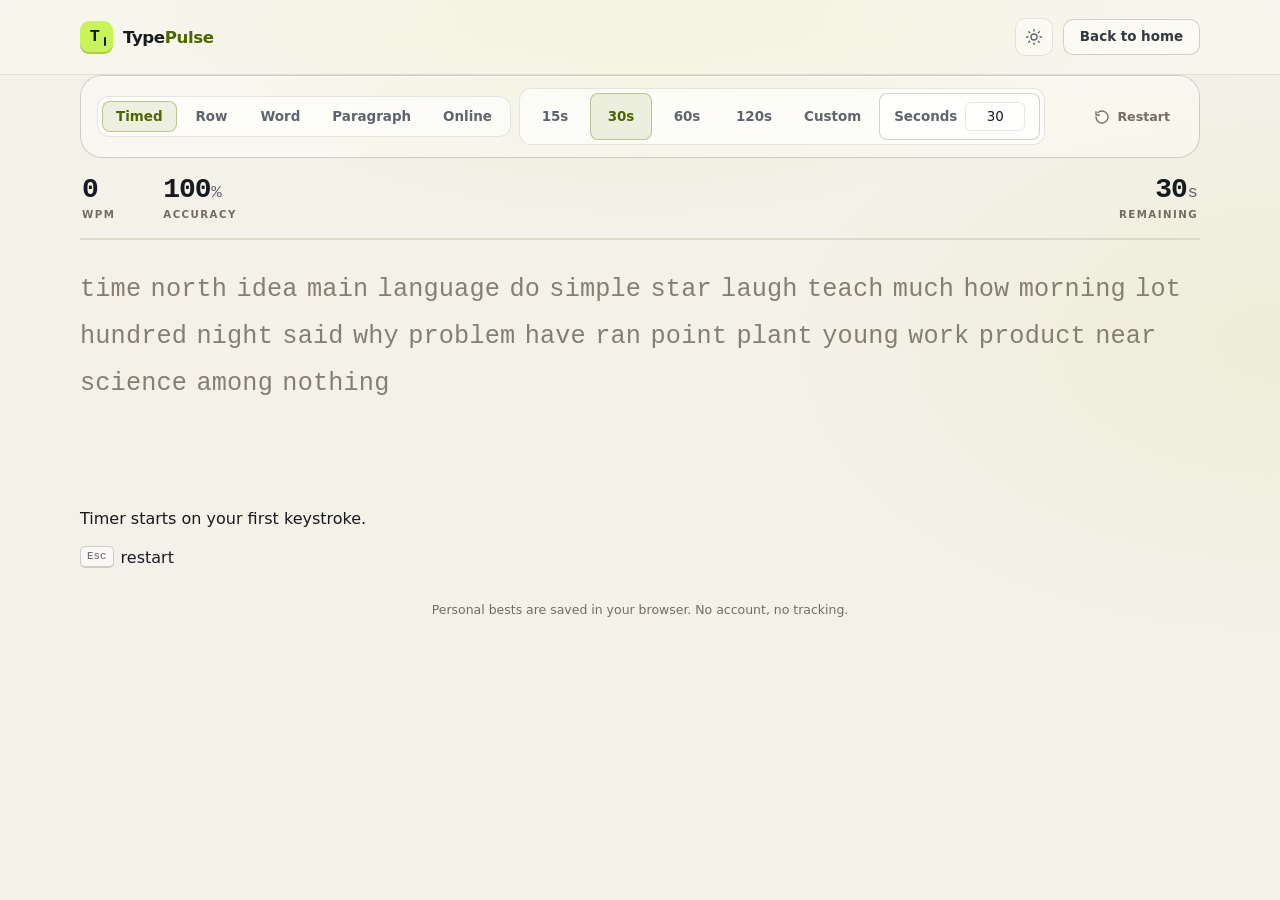
==== practice.html @ ad4f31da "updated" ====
<!DOCTYPE html>
<html lang="en" data-theme="dark">

<head>
    <meta charset="UTF-8">
    <meta name="viewport" content="width=device-width, initial-scale=1.0">

    <title>TypePulse — Typing Practice</title>
    <meta name="description"
        content="Distraction-free typing practice. Pick a mode, type the passage, and check your WPM and accuracy.">
    <meta name="theme-color" content="#08090c" id="theme-color">

    <script>
        (function () {
            try {
                var theme = localStorage.getItem('typepulse.theme');
                if (theme !== 'light' && theme !== 'dark') {
                    theme = window.matchMedia && window.matchMedia('(prefers-color-scheme: light)').matches
                        ? 'light'
                        : 'dark';
                }
                document.documentElement.dataset.theme = theme;
            } catch (error) {
                document.documentElement.dataset.theme = 'dark';
            }
        })();
    </script>

    <link rel="icon"
        href="data:image/svg+xml,%3Csvg xmlns='http://www.w3.org/2000/svg' viewBox='0 0 64 64'%3E%3Crect width='64' height='64' rx='14' fill='%23c8f45a'/%3E%3Ctext x='32' y='45' text-anchor='middle' font-family='monospace' font-weight='700' font-size='38' fill='%230a0b10'%3ET%3C/text%3E%3C/svg%3E">
    <link rel="stylesheet" href="style.css">
</head>

<body>
    <a class="skip-link" href="#typing-card">Skip to typing test</a>

    <header class="site-header" id="site-header">
        <div class="container header-inner">
            <a class="brand" href="index.html">
                <span class="logo-mark" aria-hidden="true">
                    <span class="logo-t">T</span>
                    <span class="logo-bar"></span>
                </span>
                <span class="brand-text">Type<span class="brand-accent">Pulse</span></span>
            </a>

            <div class="header-actions">
                <button class="icon-btn" id="theme-toggle" type="button" aria-label="Switch to light theme"
                    aria-pressed="false" title="Toggle theme">
                    <svg class="icon icon-moon" viewBox="0 0 24 24" width="18" height="18" fill="none"
                        stroke="currentColor" stroke-width="1.8" stroke-linecap="round" stroke-linejoin="round"
                        aria-hidden="true">
                        <path d="M21 12.8A8.5 8.5 0 1 1 11.2 3a7 7 0 0 0 9.8 9.8Z"></path>
                    </svg>
                    <svg class="icon icon-sun" viewBox="0 0 24 24" width="18" height="18" fill="none"
                        stroke="currentColor" stroke-width="1.8" stroke-linecap="round" stroke-linejoin="round"
                        aria-hidden="true">
                        <circle cx="12" cy="12" r="4"></circle>
                        <path d="M12 2v2M12 20v2M4.9 4.9l1.4 1.4M17.7 17.7l1.4 1.4M2 12h2M20 12h2M4.9 19.1l1.4-1.4M17.7 6.3l1.4-1.4"></path>
                    </svg>
                </button>
                <a class="btn btn-ghost btn-small" href="index.html">Back to home</a>
            </div>
        </div>
    </header>

    <main id="top">
        <section class="practice container" id="typing-section">
            <div class="practice-controls" role="group" aria-label="Test controls">
                <div class="mode-groups">
                    <div class="mode-switch mode-switch-main" id="mode-switch" role="group" aria-label="Test mode">
                        <button type="button" data-mode="timed" aria-pressed="true">Timed</button>
                        <button type="button" data-mode="row" aria-pressed="false">Row</button>
                        <button type="button" data-mode="word" aria-pressed="false">Word</button>
                                                <button type="button" data-mode="paragraph" aria-pressed="false">Paragraph</button>
                        <button type="button" data-mode="online" aria-pressed="false">Online</button>
                    </div>

                    <div class="mode-switch" id="duration-group" role="group" aria-label="Test duration">
                        <button type="button" data-duration="15" aria-pressed="false">15s</button>
                        <button type="button" data-duration="30" aria-pressed="true">30s</button>
                        <button type="button" data-duration="60" aria-pressed="false">60s</button>
                        <button type="button" data-duration="120" aria-pressed="false">120s</button>
                        <button type="button" data-duration="custom" class="custom-btn" aria-pressed="false">Custom</button>
                        <div class="custom-input" id="seconds-input-wrap" hidden>
                            <label for="custom-seconds">Seconds</label>
                            <input type="number" id="custom-seconds" min="5" max="600" value="30" aria-label="Custom seconds">
                        </div>
                    </div>

                    <div class="mode-switch" id="word-count-group" role="group" aria-label="Word count">
                        <button type="button" data-words="10" aria-pressed="false">10</button>
                        <button type="button" data-words="20" aria-pressed="false">20</button>
                        <button type="button" data-words="30" aria-pressed="false">30</button>
                        <button type="button" data-words="custom" class="custom-btn" aria-pressed="false">Custom</button>
                        <div class="custom-input" id="word-count-wrap" hidden>
                            <label for="word-count">Words</label>
                            <input type="number" id="word-count" min="1" max="500" value="10" aria-label="Word count">
                        </div>
                    </div>
                </div>

                <button class="restart-btn" id="restart-btn" type="button" title="Restart test (Esc)">
                    <svg class="icon" viewBox="0 0 24 24" width="16" height="16" fill="none" stroke="currentColor"
                        stroke-width="2" stroke-linecap="round" stroke-linejoin="round" aria-hidden="true">
                        <path d="M3 12a9 9 0 1 0 3-6.7"></path>
                        <path d="M3 4v5h5"></path>
                    </svg>
                    <span>Restart</span>
                </button>
            </div>

            <div id="typing-card">
                <div class="live-stats" aria-hidden="true">
                    <div class="live-stat">
                        <span class="live-value" id="live-wpm">0</span>
                        <span class="live-label">wpm</span>
                    </div>
                    <div class="live-stat">
                        <span class="live-value"><span id="live-accuracy">100</span><span class="unit">%</span></span>
                        <span class="live-label">accuracy</span>
                    </div>
                    <div class="live-stat live-stat-right">
                        <span class="live-value"><span id="live-time">30</span><span class="unit">s</span></span>
                        <span class="live-label" id="live-time-label">remaining</span>
                    </div>
                </div>

                <div class="timer-track" aria-hidden="true">
                    <div class="timer-fill" id="timer-fill"></div>
                </div>

                <div class="typing-area" id="typing-area">
                    <input class="typing-input" id="typing-input" type="text" inputmode="text" autocomplete="off"
                        autocorrect="off" autocapitalize="off" spellcheck="false" aria-label="Typing test input">

                    <div class="text" id="text">
                        <div class="caret" id="caret" aria-hidden="true"></div>
                        <div class="words" id="words"></div>
                    </div>

                    <div class="focus-hint" id="focus-hint">
                        <span class="hint-icon" aria-hidden="true">⌨</span>
                        <span id="hint-text">Click here and start typing</span>
                    </div>
                </div>

                <p id="status-text">Timer starts on your first keystroke.</p>
                <p class="shortcut"><kbd>Esc</kbd> restart</p>
            </div>

            <div class="results" id="results" role="dialog" aria-modal="true" aria-labelledby="results-title"
                hidden>
                <div class="results-overlay">
                    <div class="results-inner">
                        <p class="results-eyebrow" id="results-eyebrow">Test complete</p>
                        <h2 class="visually-hidden" id="results-title">Your results</h2>

                        <div class="result-score">
                            <span class="big-num" id="result-wpm">0</span>
                            <span class="big-label">wpm</span>
                        </div>
                        <p class="result-mode" id="result-mode">30 second test</p>

                        <div class="result-grid">
                            <div>
                                <span class="result-k">Accuracy</span>
                                <span class="result-v" id="result-accuracy">100%</span>
                            </div>
                            <div>
                                <span class="result-k">Raw speed</span>
                                <span class="result-v" id="result-raw">0 wpm</span>
                            </div>
                            <div>
                                <span class="result-k">Correct chars</span>
                                <span class="result-v" id="result-chars">0</span>
                            </div>
                            <div>
                                <span class="result-k">Time</span>
                                <span class="result-v" id="result-time">30s</span>
                            </div>
                        </div>

                        <div class="graph-wrap">
                            <canvas id="speed-graph" width="600" height="240"></canvas>
                        </div>

                        <div class="result-actions">
                            <button class="btn btn-primary" id="again-btn" type="button">
                                Try again
                                <svg class="icon" viewBox="0 0 24 24" width="16" height="16" fill="none"
                                    stroke="currentColor" stroke-width="2" stroke-linecap="round"
                                    stroke-linejoin="round" aria-hidden="true">
                                    <path d="M5 12h14M13 6l6 6-6 6"></path>
                                </svg>
                            </button>
                            <button class="btn btn-ghost" id="close-btn" type="button">Done</button>
                        </div>
                    </div>
                </div>
            </div>

            <p class="practice-note">Personal bests are saved in your browser. No account, no tracking.</p>
        </section>
    </main>

    <script src="practice.js"></script>
</body>

</html>
---- style.css ----
/* =========================================================
   TypePulse — global styles
   ========================================================= */

:root {
    --font-sans: "Segoe UI", system-ui, -apple-system, BlinkMacSystemFont, "Helvetica Neue", Arial, sans-serif;
    --font-mono: "Cascadia Code", "JetBrains Mono", "SFMono-Regular", Consolas, "Liberation Mono", monospace;
    --font-serif: Georgia, "Times New Roman", serif;

    --bg: #08090c;
    --bg-deep: #06070a;
    --header-bg: rgba(9, 11, 15, 0.6);
    --panel: #0e1117;
    --panel-2: #12161e;
    --panel-3: #171c26;
    --text: #f4f1e8;
    --text-soft: #c7cad0;
    --muted: #9298a3;
    --faint: #7d8592;
    --text-dim: #6b7280;
    --border: #222833;
    --border-strong: #333b49;
    --accent: #c8f45a;
    --accent-ink: #101405;
    --accent-text: #d3fa6a;
    --accent-soft: rgba(200, 244, 90, 0.11);
    --accent-border: rgba(200, 244, 90, 0.45);
    --danger: #ff7373;
    --danger-soft: rgba(255, 115, 115, 0.12);
    --overlay: rgba(8, 9, 12, 0.72);
    --shadow: 0 34px 90px -32px rgba(0, 0, 0, 0.9);
    --radius: 22px;

    /* Glass + 3D scene */
    --glass: rgba(18, 23, 32, 0.58);
    --glass-soft: rgba(24, 30, 41, 0.42);
    --glass-strong: rgba(12, 15, 21, 0.72);
    --glass-inset: rgba(4, 6, 9, 0.38);
    --glass-border: rgba(255, 255, 255, 0.085);
    --glass-border-strong: rgba(255, 255, 255, 0.16);
    --glass-highlight: rgba(255, 255, 255, 0.07);
    --glass-shadow: 0 34px 90px -32px rgba(0, 0, 0, 0.85);
    --scene-line: rgba(200, 244, 90, 0.16);
    --scene-glow: rgba(200, 244, 90, 0.17);
    --scene-glow-alt: rgba(86, 155, 255, 0.12);
    --scene-ring: rgba(200, 244, 90, 0.2);
    --scene-key: rgba(28, 35, 46, 0.66);
    --scene-key-edge: rgba(255, 255, 255, 0.15);
    --scene-key-text: rgba(211, 250, 106, 0.78);
    --scene-key-shadow: rgba(0, 0, 0, 0.55);
}

[data-theme="light"] {
    --bg: #f4f1e8;
    --bg-deep: #ece8dc;
    --header-bg: rgba(249, 247, 240, 0.66);
    --panel: #fbf9f3;
    --panel-2: #f8f5ec;
    --panel-3: #f0ece0;
    --text: #171a1f;
    --text-soft: #343840;
    --muted: #5f646e;
    --faint: #736d61;
    --text-dim: #857f72;
    --border: #ded8ca;
    --border-strong: #c7c0b0;
    --accent: #c8f45a;
    --accent-ink: #131a05;
    --accent-text: #4d6600;
    --accent-soft: rgba(93, 120, 0, 0.1);
    --accent-border: rgba(93, 120, 0, 0.35);
    --danger: #c93636;
    --danger-soft: rgba(201, 54, 54, 0.1);
    --overlay: rgba(244, 241, 232, 0.78);
    --shadow: 0 34px 80px -40px rgba(67, 60, 39, 0.4);

    /* Glass + 3D scene */
    --glass: rgba(255, 253, 247, 0.58);
    --glass-soft: rgba(255, 255, 255, 0.4);
    --glass-strong: rgba(252, 250, 244, 0.76);
    --glass-inset: rgba(255, 255, 255, 0.5);
    --glass-border: rgba(23, 26, 31, 0.1);
    --glass-border-strong: rgba(23, 26, 31, 0.19);
    --glass-highlight: rgba(255, 255, 255, 0.85);
    --glass-shadow: 0 30px 70px -34px rgba(67, 60, 39, 0.42);
    --scene-line: rgba(93, 120, 0, 0.17);
    --scene-glow: rgba(164, 202, 43, 0.24);
    --scene-glow-alt: rgba(112, 162, 255, 0.16);
    --scene-ring: rgba(93, 120, 0, 0.2);
    --scene-key: rgba(255, 255, 255, 0.62);
    --scene-key-edge: rgba(23, 26, 31, 0.15);
    --scene-key-text: rgba(77, 102, 0, 0.7);
    --scene-key-shadow: rgba(83, 76, 53, 0.25);
}

* {
    box-sizing: border-box;
}

html {
    scroll-behavior: smooth;
}

body {
    margin: 0;
    min-height: 100vh;
    font-family: var(--font-sans);
    color: var(--text);
    background-color: var(--bg);
    background-image:
        radial-gradient(900px 520px at 50% -12%, rgba(200, 244, 90, 0.09), transparent 62%),
        radial-gradient(700px 420px at 100% 38%, rgba(200, 244, 90, 0.035), transparent 70%);
    background-repeat: no-repeat;
    -webkit-font-smoothing: antialiased;
    text-rendering: optimizeLegibility;
}

[data-theme="light"] body {
    background-image:
        radial-gradient(900px 520px at 50% -12%, rgba(160, 198, 38, 0.2), transparent 62%),
        radial-gradient(700px 420px at 100% 38%, rgba(160, 198, 38, 0.08), transparent 70%);
}

::selection {
    background: var(--accent);
    color: var(--accent-ink);
}

h1,
h2,
h3,
p {
    margin-top: 0;
}

a {
    color: inherit;
    text-decoration: none;
}

button {
    font: inherit;
    color: inherit;
}

svg {
    display: block;
    flex: none;
}

:focus-visible {
    outline: 2px solid var(--accent-text);
    outline-offset: 3px;
}

.container {
    width: min(1120px, calc(100% - 44px));
    margin-inline: auto;
}

.visually-hidden {
    position: absolute !important;
    width: 1px;
    height: 1px;
    padding: 0;
    margin: -1px;
    overflow: hidden;
    clip: rect(0 0 0 0);
    white-space: nowrap;
    border: 0;
}

.skip-link {
    position: fixed;
    top: 12px;
    left: 12px;
    z-index: 200;
    padding: 10px 16px;
    border-radius: 10px;
    background: var(--accent);
    color: var(--accent-ink);
    font-size: 0.85rem;
    font-weight: 700;
    transform: translateY(-160%);
    transition: transform 0.2s ease;
}

.skip-link:focus-visible {
    transform: translateY(0);
}

/* =========================================================
   3D glass scene
   ========================================================= */

.bg-scene {
    position: fixed;
    inset: 0;
    z-index: 0;
    overflow: hidden;
    pointer-events: none;
    perspective: 1000px;
    perspective-origin: 50% 40%;
}

main,
.site-footer {
    position: relative;
    z-index: 1;
}

.scene-glow {
    position: absolute;
    width: min(56vw, 780px);
    aspect-ratio: 1;
    border-radius: 50%;
    background: radial-gradient(circle at center, var(--scene-glow), transparent 68%);
    filter: blur(26px);
    animation: scene-drift 28s ease-in-out infinite alternate;
}

.scene-glow-a {
    top: -18%;
    left: -12%;
}

.scene-glow-b {
    top: 30%;
    right: -16%;
    background: radial-gradient(circle at center, var(--scene-glow-alt), transparent 70%);
    animation-duration: 34s;
    animation-delay: -12s;
}

.scene-ring {
    position: absolute;
    border: 1px solid var(--scene-ring);
    border-radius: 50%;
    box-shadow: 0 0 70px -26px var(--scene-ring), inset 0 0 50px -28px var(--scene-ring);
    transform: rotateX(74deg) rotateZ(-14deg);
}

.scene-ring-a {
    top: -14vh;
    right: 6vw;
    width: min(58vw, 620px);
    aspect-ratio: 1;
    animation: scene-tilt 36s linear infinite;
}

.scene-ring-b {
    bottom: -16vh;
    left: -8vw;
    width: min(42vw, 440px);
    aspect-ratio: 1;
    border-style: dashed;
    animation: scene-tilt-reverse 44s linear infinite;
}

.scene-floor {
    position: absolute;
    left: 50%;
    bottom: -20vh;
    width: 170vw;
    height: 78vh;
    background-image:
        linear-gradient(to right, var(--scene-line) 1px, transparent 1px),
        linear-gradient(to bottom, var(--scene-line) 1px, transparent 1px);
    background-size: 82px 82px;
    background-position: center bottom;
    opacity: 0.85;
    transform: translateX(-50%) perspective(700px) rotateX(74deg);
    transform-origin: 50% 100%;
    -webkit-mask-image: linear-gradient(to top, #000 6%, rgba(0, 0, 0, 0.55) 44%, transparent 84%);
    mask-image: linear-gradient(to top, #000 6%, rgba(0, 0, 0, 0.55) 44%, transparent 84%);
}

.scene-keys {
    position: absolute;
    inset: 0;
    transform-style: preserve-3d;
}

.scene-key {
    position: absolute;
    display: grid;
    place-items: center;
    width: clamp(52px, 7vw, 88px);
    aspect-ratio: 1;
    border: 1px solid var(--scene-key-edge);
    border-radius: 20%;
    background:
        linear-gradient(150deg, var(--glass-highlight), transparent 46%),
        var(--scene-key);
    color: var(--scene-key-text);
    font-family: var(--font-mono);
    font-size: clamp(1rem, 2vw, 1.55rem);
    font-weight: 700;
    line-height: 1;
    text-shadow: 0 2px 12px var(--scene-key-shadow);
    box-shadow:
        inset 0 1px 0 var(--glass-highlight),
        inset 0 -12px 20px -10px var(--scene-key-shadow),
        0 26px 50px -20px var(--scene-key-shadow);
    opacity: 0.9;
    transform: rotateX(16deg) rotateY(-16deg) rotateZ(-6deg);
    transform-style: preserve-3d;
    animation: scene-float 10s ease-in-out infinite;
    will-change: transform;
}

.scene-key-1 {
    top: 23vh;
    left: 4vw;
    animation-duration: 12s;
}

.scene-key-2 {
    top: 17vh;
    right: 5vw;
    width: clamp(46px, 6vw, 74px);
    animation-duration: 10s;
    animation-delay: -3s;
}

.scene-key-3 {
    bottom: 15vh;
    left: 8vw;
    width: clamp(44px, 5.4vw, 68px);
    animation-duration: 13s;
    animation-delay: -6s;
}

.scene-key-4 {
    right: 7vw;
    bottom: 11vh;
    animation-duration: 11s;
    animation-delay: -2s;
}

.scene-key-5 {
    top: 5vh;
    right: 31vw;
    width: clamp(40px, 4.6vw, 58px);
    opacity: 0.65;
    animation-duration: 14s;
    animation-delay: -8s;
}

.scene-key-6 {
    bottom: 1vh;
    left: 33vw;
    width: clamp(48px, 6vw, 76px);
    opacity: 0.7;
    animation-duration: 9s;
    animation-delay: -5s;
}

@keyframes scene-float {
    0%,
    100% {
        transform: translate3d(0, 0, 0) rotateX(16deg) rotateY(-16deg) rotateZ(-6deg);
    }

    50% {
        transform: translate3d(0, -16px, 30px) rotateX(4deg) rotateY(12deg) rotateZ(5deg);
    }
}

@keyframes scene-drift {
    from {
        transform: translate3d(0, 0, 0) scale(1);
    }

    to {
        transform: translate3d(5vw, 4vh, 0) scale(1.12);
    }
}

@keyframes scene-tilt {
    from {
        transform: rotateX(74deg) rotateZ(-14deg);
    }

    to {
        transform: rotateX(74deg) rotateZ(346deg);
    }
}

@keyframes scene-tilt-reverse {
    from {
        transform: rotateX(74deg) rotateZ(14deg);
    }

    to {
        transform: rotateX(74deg) rotateZ(-346deg);
    }
}

/* =========================================================
   Header
   ========================================================= */

.site-header {
    position: sticky;
    top: 0;
    z-index: 60;
    background: var(--header-bg);
    border-bottom: 1px solid var(--glass-border);
    backdrop-filter: blur(20px) saturate(140%);
    -webkit-backdrop-filter: blur(20px) saturate(140%);
    transition: border-color 0.25s ease, background 0.25s ease;
}

.site-header.is-scrolled {
    border-bottom-color: var(--glass-border-strong);
    background: var(--glass-strong);
}

.header-inner {
    display: flex;
    align-items: center;
    justify-content: space-between;
    gap: 26px;
    min-height: 74px;
}

.brand {
    display: inline-flex;
    align-items: center;
    gap: 10px;
    font-size: 1.04rem;
    font-weight: 750;
    letter-spacing: -0.025em;
    white-space: nowrap;
}

.logo-mark {
    position: relative;
    display: grid;
    place-items: center;
    width: 33px;
    height: 33px;
    border-radius: 9px;
    background: var(--accent);
    color: var(--accent-ink);
    box-shadow: inset 0 -2px 0 rgba(0, 0, 0, 0.16);
}

.logo-t {
    font-family: var(--font-mono);
    font-size: 1.05rem;
    font-weight: 800;
    line-height: 1;
    transform: translateX(-2px);
}

.logo-bar {
    position: absolute;
    right: 7px;
    bottom: 8px;
    width: 2px;
    height: 9px;
    border-radius: 2px;
    background: var(--accent-ink);
    animation: caret-blink 1.15s steps(2, start) infinite;
}

.logo-mark-small {
    width: 27px;
    height: 27px;
    border-radius: 8px;
}

.logo-mark-small .logo-t {
    font-size: 0.88rem;
}

.logo-mark-small .logo-bar {
    right: 6px;
    bottom: 7px;
    height: 7px;
}

.brand-accent {
    color: var(--accent-text);
}

.nav {
    display: flex;
    align-items: center;
    gap: 28px;
    margin-left: auto;
}

.nav a {
    position: relative;
    font-size: 0.875rem;
    font-weight: 550;
    color: var(--muted);
    transition: color 0.18s ease;
}

.nav a::after {
    content: "";
    position: absolute;
    left: 0;
    right: 0;
    bottom: -7px;
    height: 2px;
    border-radius: 2px;
    background: var(--accent);
    transform: scaleX(0);
    transition: transform 0.18s ease;
}

.nav a:hover {
    color: var(--text);
}

.nav a:hover::after {
    transform: scaleX(1);
}

.header-actions {
    display: flex;
    align-items: center;
    gap: 10px;
}

.icon-btn {
    display: grid;
    place-items: center;
    width: 38px;
    height: 38px;
    border: 1px solid var(--glass-border);
    border-radius: 10px;
    background: var(--glass-soft);
    color: var(--muted);
    cursor: pointer;
    transition: color 0.18s ease, border-color 0.18s ease, background 0.18s ease;
}

.icon-btn:hover {
    color: var(--text);
    border-color: var(--glass-border-strong);
    background: var(--glass);
}

.icon-sun {
    display: none;
}

[data-theme="light"] .icon-sun {
    display: block;
}

[data-theme="light"] .icon-moon {
    display: none;
}

/* =========================================================
   Buttons
   ========================================================= */

.btn {
    display: inline-flex;
    align-items: center;
    justify-content: center;
    gap: 9px;
    padding: 13px 22px;
    border: 1px solid transparent;
    border-radius: 12px;
    font-size: 0.94rem;
    font-weight: 650;
    line-height: 1;
    cursor: pointer;
    transition: transform 0.18s ease, box-shadow 0.18s ease, background 0.18s ease,
        border-color 0.18s ease, color 0.18s ease;
}

.btn-primary {
    background: var(--accent);
    color: var(--accent-ink);
    box-shadow: 0 12px 30px -14px rgba(200, 244, 90, 0.7);
}

.btn-primary:hover {
    transform: translateY(-1px);
    box-shadow: 0 16px 36px -14px rgba(200, 244, 90, 0.8);
}

.btn-primary:active {
    transform: translateY(0);
}

.btn-primary .icon {
    transition: transform 0.18s ease;
}

.btn-primary:hover .icon {
    transform: translateX(3px);
}

.btn-ghost {
    background: var(--glass-soft);
    border-color: var(--glass-border-strong);
    color: var(--text-soft);
    backdrop-filter: blur(14px) saturate(130%);
    -webkit-backdrop-filter: blur(14px) saturate(130%);
}

.btn-ghost:hover {
    background: var(--glass);
    border-color: var(--muted);
    color: var(--text);
}

.btn-small {
    padding: 10px 16px;
    border-radius: 10px;
    font-size: 0.84rem;
}

/* =========================================================
   Hero
   ========================================================= */

.hero {
    padding-top: clamp(48px, 6vw, 74px);
    padding-bottom: clamp(26px, 4vw, 42px);
    text-align: center;
}

.hero-badge {
    display: inline-flex;
    align-items: center;
    gap: 9px;
    padding: 7px 14px 7px 11px;
    border: 1px solid var(--glass-border-strong);
    border-radius: 999px;
    background: var(--glass-soft);
    color: var(--muted);
    font-size: 0.78rem;
    font-weight: 550;
    letter-spacing: 0.01em;
    backdrop-filter: blur(14px) saturate(130%);
    -webkit-backdrop-filter: blur(14px) saturate(130%);
    box-shadow: inset 0 1px 0 var(--glass-highlight);
}

.pulse-dot {
    position: relative;
    width: 7px;
    height: 7px;
    border-radius: 50%;
    background: var(--accent);
    box-shadow: 0 0 0 0 var(--accent-soft);
    animation: pulse 2.4s ease-out infinite;
}

.hero h1 {
    margin: 20px 0 16px;
    font-size: clamp(2.7rem, 6.8vw, 4.7rem);
    font-weight: 800;
    line-height: 1;
    letter-spacing: -0.055em;
    color: var(--text);
}

.accent-word {
    font-family: var(--font-serif);
    font-style: italic;
    font-weight: 600;
    letter-spacing: -0.02em;
    color: var(--accent-text);
}

.hero-sub {
    max-width: 590px;
    margin: 0 auto;
    color: var(--muted);
    font-size: clamp(0.97rem, 1.5vw, 1.08rem);
    line-height: 1.62;
}

.hero-actions {
    display: flex;
    flex-wrap: wrap;
    align-items: center;
    justify-content: center;
    gap: 12px;
    margin-top: 24px;
}

.hero-meta {
    display: flex;
    flex-wrap: wrap;
    align-items: center;
    justify-content: center;
    gap: 10px 26px;
    margin-top: 26px;
    color: var(--faint);
    font-size: 0.79rem;
    font-weight: 500;
}

.hero-meta span {
    position: relative;
}

.hero-meta span+span::before {
    content: "";
    position: absolute;
    left: -14px;
    top: 50%;
    width: 3px;
    height: 3px;
    border-radius: 50%;
    background: var(--border-strong);
    transform: translateY(-50%);
}

/* =========================================================
   Practice card
   ========================================================= */

.practice {
    scroll-margin-top: 100px;
}

.typing-card {
    position: relative;
    padding: clamp(20px, 3vw, 34px);
    border: 1px solid var(--glass-border-strong);
    border-radius: var(--radius);
    background:
        radial-gradient(700px 240px at 18% 0%, var(--accent-soft), transparent 65%),
        linear-gradient(180deg, var(--glass), var(--glass-soft));
    backdrop-filter: blur(24px) saturate(145%);
    -webkit-backdrop-filter: blur(24px) saturate(145%);
    box-shadow: var(--glass-shadow), inset 0 1px 0 var(--glass-highlight);
    transition: border-color 0.25s ease, box-shadow 0.25s ease, background 0.25s ease;
}

.typing-card.is-focused,
.typing-card:focus-within {
    border-color: var(--accent-border);
    box-shadow: var(--glass-shadow), inset 0 1px 0 var(--glass-highlight), 0 0 0 4px var(--accent-soft);
}

.card-top {
    display: flex;
    align-items: center;
    justify-content: space-between;
    flex-wrap: wrap;
    gap: 14px;
    margin-bottom: 22px;
}

.mode-groups {
    display: flex;
    flex: 1 1 auto;
    flex-wrap: wrap;
    align-items: center;
    gap: 8px;
}

.mode-switch[hidden] {
    display: none;
}

.mode-switch {
    display: flex;
    gap: 4px;
    padding: 4px;
    border: 1px solid var(--glass-border);
    border-radius: 12px;
    background: var(--glass-inset);
    backdrop-filter: blur(10px);
    -webkit-backdrop-filter: blur(10px);
}

.mode-switch button {
    min-width: 62px;
    padding: 8px 14px;
    border: 0;
    border-radius: 8px;
    background: transparent;
    color: var(--muted);
    font-size: 0.84rem;
    font-weight: 650;
    white-space: nowrap;
    cursor: pointer;
}

.mode-switch button:hover {
    color: var(--text);
}

.mode-switch button[aria-pressed="true"] {
    background: var(--accent-soft);
    color: var(--accent-text);
    box-shadow: inset 0 0 0 1px var(--accent-border);
}

.custom-input {
    display: flex;
    align-items: center;
    gap: 8px;
    padding: 8px 14px;
    border: 1px solid var(--glass-border-strong);
    border-radius: 8px;
    background: var(--glass-soft);
    color: var(--text);
    min-width: 120px;
}

.custom-input label {
    font-size: 0.84rem;
    font-weight: 650;
    color: var(--muted);
    white-space: nowrap;
}

.custom-input input {
    width: 60px;
    padding: 6px 8px;
    border: 1px solid var(--glass-border);
    border-radius: 6px;
    background: var(--glass-inset);
    color: var(--text);
    font-size: 0.84rem;
    font-family: inherit;
    text-align: center;
}

.custom-input input::-webkit-inner-spin-button,
.custom-input input::-webkit-outer-spin-button {
    -webkit-appearance: none;
    margin: 0;
}

.custom-input-wrap {
    display: flex;
    align-items: center;
    gap: 8px;
    padding: 8px 14px;
    border: 1px solid var(--glass-border-strong);
    border-radius: 8px;
    background: var(--glass-soft);
    color: var(--text);
    min-width: 140px;
}

.custom-input-wrap label {
    font-size: 0.84rem;
    font-weight: 650;
    color: var(--muted);
    white-space: nowrap;
}

.custom-input-wrap input {
    width: 70px;
    padding: 6px 8px;
    border: 1px solid var(--glass-border);
    border-radius: 6px;
    background: var(--glass-inset);
    color: var(--text);
    font-size: 0.84rem;
    font-family: inherit;
    text-align: center;
}

.custom-input-wrap input::-webkit-inner-spin-button,
.custom-input-wrap input::-webkit-outer-spin-button {
    -webkit-appearance: none;
    margin: 0;
}

.custom-btn {
    min-width: 62px;
    padding: 8px 14px;
    border: 1px solid var(--glass-border-strong);
    border-radius: 8px;
    background: var(--glass-soft);
    color: var(--muted);
    font-size: 0.84rem;
    font-weight: 650;
    white-space: nowrap;
    cursor: pointer;
}

.custom-btn:hover {
    color: var(--text);
    border-color: var(--glass-border-strong);
}

.custom-btn[aria-pressed="true"] {
    background: var(--accent-soft);
    color: var(--accent-text);
    box-shadow: inset 0 0 0 1px var(--accent-border);
    border-color: var(--accent-border);
}

.restart-btn {
    display: inline-flex;
    align-items: center;
    gap: 7px;
    margin-left: auto;
    padding: 8px 12px;
    border: 1px solid transparent;
    border-radius: 9px;
    background: transparent;
    color: var(--faint);
    font-size: 0.79rem;
    font-weight: 600;
    cursor: pointer;
    transition: color 0.18s ease, background 0.18s ease, border-color 0.18s ease;
}

.restart-btn:hover {
    color: var(--text);
    background: var(--glass-soft);
    border-color: var(--glass-border-strong);
}

.live-stats {
    display: flex;
    align-items: flex-end;
    gap: clamp(24px, 5vw, 48px);
    padding: 0 2px;
    margin-bottom: 18px;
}

.live-stat {
    display: flex;
    flex-direction: column;
    gap: 4px;
}

.live-stat-right {
    margin-left: auto;
    align-items: flex-end;
    text-align: right;
}

.live-value {
    font-family: var(--font-mono);
    font-size: clamp(1.45rem, 2.4vw, 1.75rem);
    font-weight: 700;
    line-height: 1;
    letter-spacing: -0.04em;
    color: var(--text);
    font-variant-numeric: tabular-nums;
}

.live-value .unit {
    margin-left: 1px;
    font-size: 0.62em;
    font-weight: 500;
    color: var(--muted);
    letter-spacing: 0;
}

.live-label {
    font-size: 0.64rem;
    font-weight: 700;
    letter-spacing: 0.14em;
    text-transform: uppercase;
    color: var(--faint);
}

.timer-track {
    height: 2px;
    margin-bottom: 26px;
    border-radius: 2px;
    background: var(--border);
    overflow: hidden;
}

.timer-fill {
    width: 0%;
    height: 100%;
    border-radius: inherit;
    background: var(--accent);
    transition: width 0.12s linear;
}

.typing-area {
    position: relative;
    min-height: clamp(190px, 27vh, 250px);
    padding-bottom: 46px;
    user-select: none;
    cursor: text;
}

.typing-card[data-mode="row"] .typing-area {
    min-height: clamp(145px, 19vh, 185px);
}

/* =========================================================
   Practice page (no-card layout)
   ========================================================= */

.practice-controls {
    display: flex;
    align-items: center;
    justify-content: space-between;
    flex-wrap: wrap;
    gap: 14px;
    margin-bottom: 18px;
    padding: 12px 16px;
    border: 1px solid var(--glass-border-strong);
    border-radius: var(--radius);
    background: var(--glass-soft);
    backdrop-filter: blur(18px) saturate(140%);
    -webkit-backdrop-filter: blur(18px) saturate(140%);
    box-shadow: inset 0 1px 0 var(--glass-highlight);
}

.typing-input {
    position: absolute;
    inset: 0;
    z-index: 3;
    width: 100%;
    height: 100%;
    padding: 0;
    border: 0;
    outline: 0;
    background: transparent;
    color: transparent;
    caret-color: transparent;
    cursor: text;
    font-size: 16px;
    opacity: 0;
}

.text {
    position: relative;
    padding: 0;
    font-family: var(--font-mono);
    font-size: clamp(1.12rem, 2.35vw, 1.58rem);
    font-weight: 450;
    line-height: 1.86;
    letter-spacing: 0.005em;
}

.words {
    position: relative;
    z-index: 1;
}

.word {
    display: inline-block;
    margin-right: 0.62ch;
}

.char {
    position: relative;
    color: var(--text-dim);
    transition: color 0.06s linear;
}

.char.correct {
    color: var(--text);
}

.char.incorrect {
    color: var(--danger);
    text-decoration: underline;
    text-decoration-thickness: 2px;
    text-underline-offset: 3px;
}

.char.missed {
    color: var(--danger);
    opacity: 0.45;
    text-decoration: underline;
    text-decoration-thickness: 2px;
    text-underline-offset: 3px;
}

.caret {
    position: absolute;
    top: 0;
    left: 0;
    z-index: 2;
    width: 2px;
    height: 1.35em;
    border-radius: 2px;
    background: var(--accent);
    box-shadow: 0 0 12px rgba(200, 244, 90, 0.5);
    opacity: 0;
    pointer-events: none;
    will-change: transform;
    transition: transform 0.07s ease, height 0.07s ease;
}

.typing-card.is-focused .caret,
.typing-card:focus-within .caret {
    opacity: 1;
    animation: caret-blink 1.1s steps(2, start) infinite;
}

.typing-card.is-running .caret {
    animation: none;
}

.typing-card.is-finished .caret {
    opacity: 0;
    animation: none;
}

.typing-card:focus-within .focus-hint {
    opacity: 0;
    transform: translate(-50%, 6px);
}

.focus-hint {
    position: absolute;
    left: 50%;
    bottom: 12px;
    z-index: 4;
    display: inline-flex;
    align-items: center;
    gap: 8px;
    max-width: calc(100% - 24px);
    padding: 8px 15px;
    border: 1px solid var(--glass-border-strong);
    border-radius: 999px;
    background: var(--glass-strong);
    color: var(--muted);
    font-size: 0.78rem;
    font-weight: 550;
    white-space: nowrap;
    pointer-events: none;
    transform: translate(-50%, 0);
    transition: opacity 0.2s ease, transform 0.2s ease;
    backdrop-filter: blur(14px) saturate(130%);
    -webkit-backdrop-filter: blur(14px) saturate(130%);
    box-shadow: inset 0 1px 0 var(--glass-highlight), 0 8px 24px -14px rgba(0, 0, 0, 0.8);
}

.hint-icon {
    color: var(--accent-text);
    font-size: 0.95rem;
    line-height: 1;
}

.focus-hint.is-hidden {
    opacity: 0;
    transform: translate(-50%, 6px);
}

.card-bottom {
    display: flex;
    align-items: center;
    justify-content: space-between;
    gap: 18px;
    margin-top: 22px;
    padding-top: 17px;
    border-top: 1px solid var(--glass-border);
}

.card-bottom p {
    margin: 0;
    color: var(--faint);
    font-size: 0.77rem;
    line-height: 1.5;
}

.shortcut {
    display: inline-flex;
    align-items: center;
    gap: 7px;
    white-space: nowrap;
}

kbd {
    display: inline-block;
    padding: 2px 6px;
    border: 1px solid var(--glass-border-strong);
    border-bottom-width: 2px;
    border-radius: 5px;
    background: var(--glass-inset);
    color: var(--muted);
    font-family: var(--font-mono);
    font-size: 0.68rem;
    line-height: 1.4;
}

.practice-note {
    margin: 18px 0 0;
    text-align: center;
    color: var(--faint);
    font-size: 0.78rem;
}

/* =========================================================
   Results
   ========================================================= */

.results {
    position: fixed;
    inset: 0;
    z-index: 50;
    display: flex;
    align-items: center;
    justify-content: center;
    padding: clamp(20px, 4vw, 40px);
    border-radius: inherit;
    background: var(--overlay);
    backdrop-filter: blur(18px) saturate(140%);
    -webkit-backdrop-filter: blur(18px) saturate(140%);
    overflow: auto;
    overscroll-behavior: contain;
}

.results[hidden] {
    display: none;
}

.results-overlay {
    width: 100%;
    max-width: 640px;
    text-align: center;
    animation: rise 0.35s cubic-bezier(0.2, 0.7, 0.2, 1) both;
}

.graph-wrap {
    width: 100%;
    max-width: 560px;
    margin: 26px auto 18px;
    padding: 18px 16px;
    border: 1px solid var(--glass-border-strong);
    border-radius: 16px;
    background: var(--glass-soft);
    backdrop-filter: blur(12px) saturate(130%);
    -webkit-backdrop-filter: blur(12px) saturate(130%);
    box-shadow: inset 0 1px 0 var(--glass-highlight);
}

.graph-wrap canvas {
    width: 100%;
    height: 180px;
    display: block;
    margin: 0 auto;
}

.results-inner {
    width: 100%;
    max-width: 530px;
    text-align: center;
}

.results-eyebrow {
    margin: 0 0 8px;
    color: var(--accent-text);
    font-size: 0.68rem;
    font-weight: 800;
    letter-spacing: 0.17em;
    text-transform: uppercase;
}

.result-score {
    display: flex;
    align-items: baseline;
    justify-content: center;
    gap: 12px;
}

.big-num {
    font-family: var(--font-mono);
    font-size: clamp(4.4rem, 11vw, 6.7rem);
    font-weight: 700;
    line-height: 0.9;
    letter-spacing: -0.07em;
    color: var(--accent-text);
    font-variant-numeric: tabular-nums;
}

.big-label {
    font-size: 1rem;
    font-weight: 650;
    color: var(--muted);
}

.result-mode {
    margin: 10px 0 0;
    color: var(--faint);
    font-size: 0.8rem;
}

.result-grid {
    display: grid;
    grid-template-columns: repeat(4, 1fr);
    gap: 1px;
    margin: 28px 0;
    border: 1px solid var(--glass-border);
    border-radius: 14px;
    background: var(--glass-border);
    overflow: hidden;
}

.result-grid>div {
    display: flex;
    flex-direction: column;
    gap: 5px;
    padding: 15px 10px;
    background: var(--glass);
}

.result-k {
    font-size: 0.61rem;
    font-weight: 700;
    letter-spacing: 0.1em;
    text-transform: uppercase;
    color: var(--faint);
}

.result-v {
    font-family: var(--font-mono);
    font-size: 0.92rem;
    font-weight: 650;
    color: var(--text);
    font-variant-numeric: tabular-nums;
}

.result-actions {
    display: flex;
    flex-wrap: wrap;
    align-items: center;
    justify-content: center;
    gap: 10px;
}

/* =========================================================
   Records
   ========================================================= */

.records {
    padding-top: clamp(76px, 10vw, 120px);
    scroll-margin-top: 100px;
}

.section-head {
    display: flex;
    align-items: flex-end;
    justify-content: space-between;
    flex-wrap: wrap;
    gap: 26px;
    margin-bottom: 34px;
}

.section-head.centered {
    flex-direction: column;
    align-items: center;
    text-align: center;
    margin-bottom: 44px;
}

.eyebrow {
    margin: 0 0 11px;
    color: var(--accent-text);
    font-size: 0.68rem;
    font-weight: 800;
    letter-spacing: 0.18em;
    text-transform: uppercase;
}

.section-head h2 {
    margin: 0 0 12px;
    font-size: clamp(1.85rem, 4vw, 2.8rem);
    font-weight: 780;
    line-height: 1.04;
    letter-spacing: -0.045em;
}

.section-head p:not(.eyebrow) {
    max-width: 460px;
    margin: 0;
    color: var(--muted);
    font-size: 0.91rem;
    line-height: 1.65;
}

.record-summary {
    display: flex;
    gap: 10px;
}

.record-summary>div {
    min-width: 116px;
    padding: 12px 17px;
    border: 1px solid var(--glass-border-strong);
    border-radius: 14px;
    background: var(--glass-soft);
    backdrop-filter: blur(16px) saturate(135%);
    -webkit-backdrop-filter: blur(16px) saturate(135%);
    box-shadow: inset 0 1px 0 var(--glass-highlight);
}

.record-summary span {
    display: block;
    margin-bottom: 3px;
    font-family: var(--font-mono);
    font-size: 1.25rem;
    font-weight: 700;
    letter-spacing: -0.03em;
    color: var(--text);
    font-variant-numeric: tabular-nums;
}

.record-summary small {
    font-size: 0.62rem;
    font-weight: 700;
    letter-spacing: 0.09em;
    text-transform: uppercase;
    color: var(--faint);
}

.record-grid {
    display: grid;
    grid-template-columns: repeat(4, 1fr);
    gap: 14px;
}

.record-card {
    padding: 20px;
    border: 1px solid var(--glass-border-strong);
    border-radius: 17px;
    background: linear-gradient(180deg, var(--glass), var(--glass-soft));
    backdrop-filter: blur(18px) saturate(140%);
    -webkit-backdrop-filter: blur(18px) saturate(140%);
    box-shadow: inset 0 1px 0 var(--glass-highlight);
    transition: transform 0.2s ease, border-color 0.2s ease, background 0.2s ease;
}

.record-card:hover {
    transform: translateY(-2px);
    border-color: var(--glass-border-strong);
    background: linear-gradient(180deg, var(--glass), var(--glass));
}

.record-top {
    display: flex;
    align-items: center;
    justify-content: space-between;
    gap: 8px;
    margin-bottom: 20px;
}

.record-label {
    color: var(--muted);
    font-size: 0.82rem;
    font-weight: 650;
    white-space: nowrap;
}

.record-tag {
    padding: 4px 8px;
    border-radius: 999px;
    background: var(--accent-soft);
    color: var(--accent-text);
    font-size: 0.56rem;
    font-weight: 800;
    letter-spacing: 0.08em;
    text-transform: uppercase;
    white-space: nowrap;
}

.record-value {
    display: flex;
    align-items: baseline;
    gap: 6px;
}

.record-num {
    font-family: var(--font-mono);
    font-size: 2.15rem;
    font-weight: 700;
    line-height: 1;
    letter-spacing: -0.05em;
    color: var(--text);
    font-variant-numeric: tabular-nums;
}

.record-unit {
    font-size: 0.72rem;
    color: var(--faint);
}

.record-bar {
    height: 4px;
    margin: 16px 0 11px;
    border-radius: 999px;
    background: var(--glass-inset);
    overflow: hidden;
}

.record-bar span {
    display: block;
    width: 0%;
    height: 100%;
    border-radius: inherit;
    background: var(--accent);
    transition: width 0.55s cubic-bezier(0.2, 0.7, 0.2, 1);
}

.record-note {
    margin: 0;
    color: var(--faint);
    font-size: 0.7rem;
}

.text-btn {
    margin-top: 22px;
    padding: 0;
    border: 0;
    background: none;
    color: var(--faint);
    font-size: 0.75rem;
    text-decoration: underline;
    text-underline-offset: 3px;
    cursor: pointer;
    transition: color 0.18s ease;
}

.text-btn:hover {
    color: var(--muted);
}

/* =========================================================
   How it works
   ========================================================= */

.how {
    padding-top: clamp(84px, 12vw, 132px);
    scroll-margin-top: 100px;
}

.steps {
    display: grid;
    grid-template-columns: repeat(3, 1fr);
    gap: 14px;
}

.steps article {
    padding: 26px;
    border: 1px solid var(--glass-border-strong);
    border-radius: 18px;
    background: var(--glass-soft);
    backdrop-filter: blur(18px) saturate(140%);
    -webkit-backdrop-filter: blur(18px) saturate(140%);
    box-shadow: inset 0 1px 0 var(--glass-highlight);
}

.step-num {
    display: block;
    margin-bottom: 40px;
    color: var(--accent-text);
    font-family: var(--font-mono);
    font-size: 0.76rem;
    font-weight: 700;
}

.steps h3 {
    margin: 0 0 8px;
    font-size: 1.06rem;
    font-weight: 700;
    letter-spacing: -0.015em;
}

.steps p {
    margin: 0;
    color: var(--muted);
    font-size: 0.87rem;
    line-height: 1.7;
}

/* =========================================================
   Footer
   ========================================================= */

.site-footer {
    margin-top: clamp(84px, 12vw, 132px);
    padding: 32px 0;
    border-top: 1px solid var(--glass-border);
    background: linear-gradient(180deg, transparent, var(--glass-soft));
    backdrop-filter: blur(10px);
    -webkit-backdrop-filter: blur(10px);
}

.footer-inner {
    display: flex;
    align-items: center;
    justify-content: space-between;
    flex-wrap: wrap;
    gap: 20px 30px;
}

.footer-inner>p {
    margin: 0;
    color: var(--faint);
    font-size: 0.78rem;
}

.footer-links {
    display: flex;
    gap: 20px;
    font-size: 0.78rem;
    color: var(--muted);
}

.footer-links a {
    transition: color 0.18s ease;
}

.footer-links a:hover {
    color: var(--text);
}

/* =========================================================
   Animation
   ========================================================= */

@keyframes caret-blink {

    0%,
    45% {
        opacity: 1;
    }

    50%,
    100% {
        opacity: 0;
    }
}

@keyframes pulse {
    0% {
        box-shadow: 0 0 0 0 var(--accent-soft);
    }

    70% {
        box-shadow: 0 0 0 8px transparent;
    }

    100% {
        box-shadow: 0 0 0 0 transparent;
    }
}

@keyframes rise {
    from {
        opacity: 0;
        transform: translateY(14px);
    }

    to {
        opacity: 1;
        transform: translateY(0);
    }
}

/* =========================================================
   Responsive
   ========================================================= */

@media (max-width: 900px) {
    .record-grid {
        grid-template-columns: repeat(2, 1fr);
    }
}

@media (max-width: 760px) {
    .container {
        width: min(1120px, calc(100% - 32px));
    }

    .nav {
        display: none;
    }

    .header-inner {
        min-height: 66px;
    }

    .hero {
        padding-top: 52px;
    }

    .hero-meta span+span::before {
        display: none;
    }

    .steps {
        grid-template-columns: 1fr;
    }

    .step-num {
        margin-bottom: 22px;
    }

    .footer-inner {
        justify-content: flex-start;
    }

    .scene-key-5,
    .scene-key-6 {
        display: none;
    }

    .scene-glow {
        width: min(84vw, 540px);
        opacity: 0.8;
    }

    .scene-ring-a {
        right: -12vw;
        width: min(74vw, 460px);
    }

    .scene-floor {
        height: 62vh;
        background-size: 62px 62px;
    }
}

@media (max-width: 620px) {
    .header-cta {
        display: none;
    }

    .typing-card {
        padding: 17px;
        border-radius: 18px;
    }

    .mode-switch {
        width: 100%;
    }

    .mode-groups {
        width: 100%;
    }

    .mode-switch button {
        flex: 1;
        min-width: 0;
        padding-inline: 6px;
    }

    .restart-btn span {
        display: none;
    }

    .live-stats {
        gap: 20px;
    }

    .live-value {
        font-size: 1.35rem;
    }

    .live-label {
        font-size: 0.58rem;
    }

    .text {
        line-height: 1.8;
    }

    .caret {
        height: 1.25em;
    }

    .typing-area {
        min-height: 210px;
    }

    .card-bottom {
        align-items: flex-start;
        gap: 10px;
    }

    .shortcut {
        display: none;
    }

    .results {
        position: fixed;
        inset: 0;
        z-index: 100;
        border-radius: 0;
        background: var(--overlay);
        backdrop-filter: blur(26px) saturate(140%);
        -webkit-backdrop-filter: blur(26px) saturate(140%);
    }

    .results-inner {
        max-width: 460px;
    }

    .result-grid {
        grid-template-columns: repeat(2, 1fr);
    }

    .record-summary {
        width: 100%;
    }

    .record-summary>div {
        flex: 1;
        min-width: 0;
    }

    .section-head h2 {
        font-size: 1.9rem;
    }

    .record-card {
        padding: 16px;
    }

    .record-label {
        font-size: 0.78rem;
    }

    .record-tag {
        display: none;
    }

    .footer-links {
        flex-wrap: wrap;
        gap: 12px 18px;
    }

    .scene-key {
        opacity: 0.6;
    }

    .scene-ring-b {
        display: none;
    }
}

@media (max-width: 420px) {
    .mode-switch-main {
        flex-wrap: wrap;
    }

    .mode-switch-main button {
        flex: 1 1 calc(50% - 4px);
    }

    .hero h1 {
        font-size: 2.6rem;
    }

    .hero-actions .btn {
        width: 100%;
    }

    .hero-meta {
        gap: 8px 18px;
        font-size: 0.72rem;
    }

    .record-grid {
        gap: 10px;
    }

    .record-top {
        margin-bottom: 14px;
    }

    .record-num {
        font-size: 1.8rem;
    }

    .record-bar {
        margin-top: 12px;
    }
}

@media (prefers-reduced-motion: reduce) {

    *,
    *::before,
    *::after {
        animation-duration: 0.01ms !important;
        animation-iteration-count: 1 !important;
        transition-duration: 0.01ms !important;
        scroll-behavior: auto !important;
    }
}
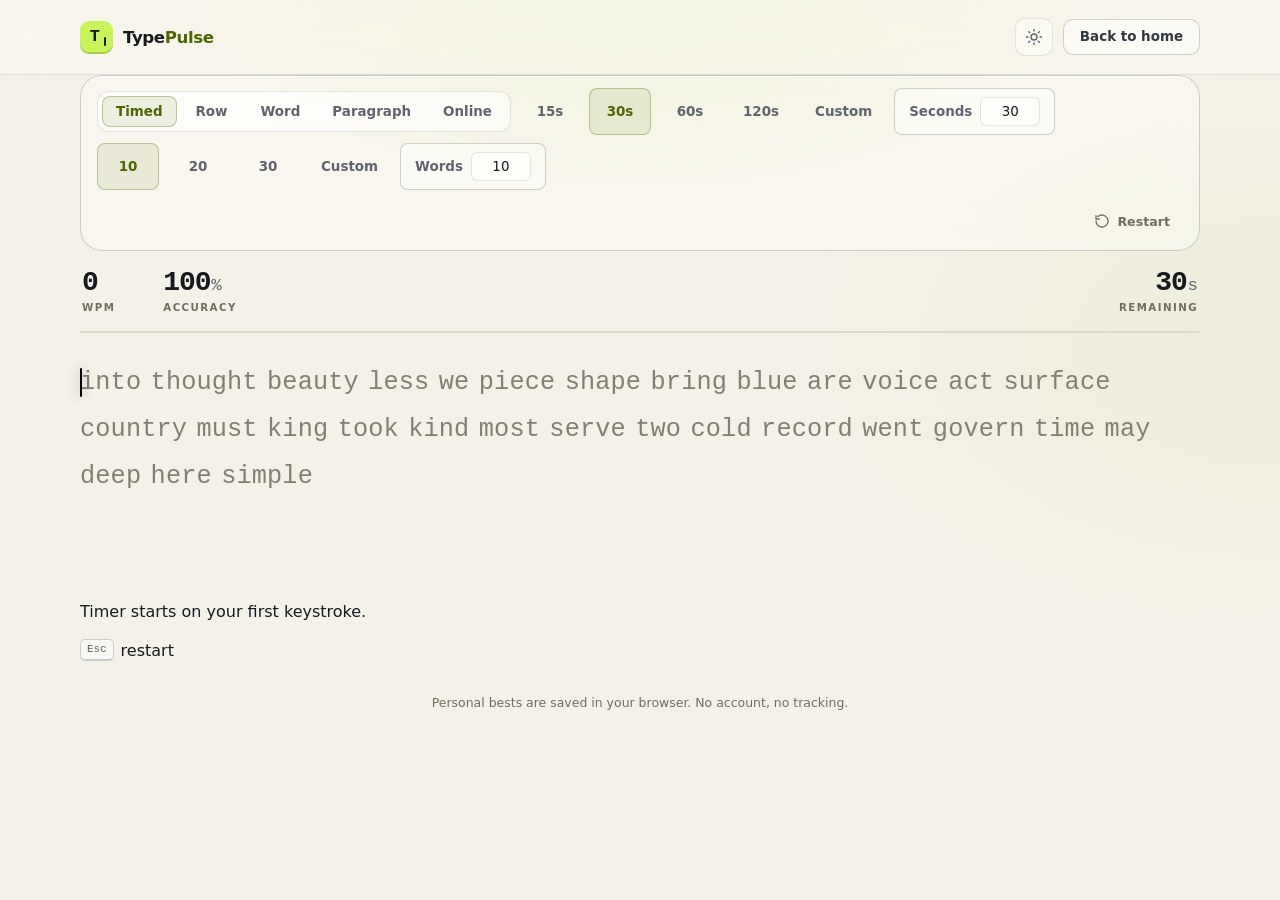
==== commit 069e86fa: "update" ====
--- a/practice.html
+++ b/practice.html
@@ -76,7 +76,7 @@
                         <button type="button" data-mode="online" aria-pressed="false">Online</button>
                     </div>
 
-                    <div class="mode-switch" id="duration-group" role="group" aria-label="Test duration">
+                    <div class="simple-options" id="duration-group" role="group" aria-label="Test duration">
                         <button type="button" data-duration="15" aria-pressed="false">15s</button>
                         <button type="button" data-duration="30" aria-pressed="true">30s</button>
                         <button type="button" data-duration="60" aria-pressed="false">60s</button>
@@ -88,7 +88,7 @@
                         </div>
                     </div>
 
-                    <div class="mode-switch" id="word-count-group" role="group" aria-label="Word count">
+                    <div class="simple-options" id="word-count-group" role="group" aria-label="Word count">
                         <button type="button" data-words="10" aria-pressed="false">10</button>
                         <button type="button" data-words="20" aria-pressed="false">20</button>
                         <button type="button" data-words="30" aria-pressed="false">30</button>
@@ -179,10 +179,6 @@
                                 <span class="result-k">Time</span>
                                 <span class="result-v" id="result-time">30s</span>
                             </div>
-                        </div>
-
-                        <div class="graph-wrap">
-                            <canvas id="speed-graph" width="600" height="240"></canvas>
                         </div>
 
                         <div class="result-actions">
--- a/style.css
+++ b/style.css
@@ -804,6 +804,43 @@
     box-shadow: inset 0 0 0 1px var(--accent-border);
 }
 
+/* Simple options — no box/glass panel */
+.simple-options {
+    display: flex;
+    flex-wrap: wrap;
+    gap: 8px;
+    padding: 0;
+    border: none;
+    border-radius: 0;
+    background: transparent;
+    backdrop-filter: none;
+    -webkit-backdrop-filter: none;
+    box-shadow: none;
+}
+
+.simple-options button {
+    min-width: 62px;
+    padding: 8px 14px;
+    border: 0;
+    border-radius: 8px;
+    background: transparent;
+    color: var(--muted);
+    font-size: 0.84rem;
+    font-weight: 650;
+    white-space: nowrap;
+    cursor: pointer;
+}
+
+.simple-options button:hover {
+    color: var(--text);
+}
+
+.simple-options button[aria-pressed="true"] {
+    background: var(--accent-soft);
+    color: var(--accent-text);
+    box-shadow: inset 0 0 0 1px var(--accent-border);
+}
+
 .custom-input {
     display: flex;
     align-items: center;
@@ -1089,30 +1126,35 @@
     width: 2px;
     height: 1.35em;
     border-radius: 2px;
-    background: var(--accent);
-    box-shadow: 0 0 12px rgba(200, 244, 90, 0.5);
+    background: #000;
+    box-shadow: 0 0 12px rgba(0, 0, 0, 0.4);
     opacity: 0;
     pointer-events: none;
     will-change: transform;
     transition: transform 0.07s ease, height 0.07s ease;
 }
 
-.typing-card.is-focused .caret,
-.typing-card:focus-within .caret {
+[data-theme="dark"] .caret {
+    background: #fff;
+    box-shadow: 0 0 12px rgba(255, 255, 255, 0.4);
+}
+
+#typing-card.is-focused .caret,
+#typing-card:focus-within .caret {
     opacity: 1;
     animation: caret-blink 1.1s steps(2, start) infinite;
 }
 
-.typing-card.is-running .caret {
+#typing-card.is-running .caret {
     animation: none;
 }
 
-.typing-card.is-finished .caret {
+#typing-card.is-finished .caret {
     opacity: 0;
     animation: none;
 }
 
-.typing-card:focus-within .focus-hint {
+#typing-card:focus-within .focus-hint {
     opacity: 0;
     transform: translate(-50%, 6px);
 }
@@ -1217,6 +1259,11 @@
     overscroll-behavior: contain;
 }
 
+/* When results are open, hide the header so the result is full screen */
+body.results-open .site-header {
+    display: none !important;
+}
+
 .results[hidden] {
     display: none;
 }
